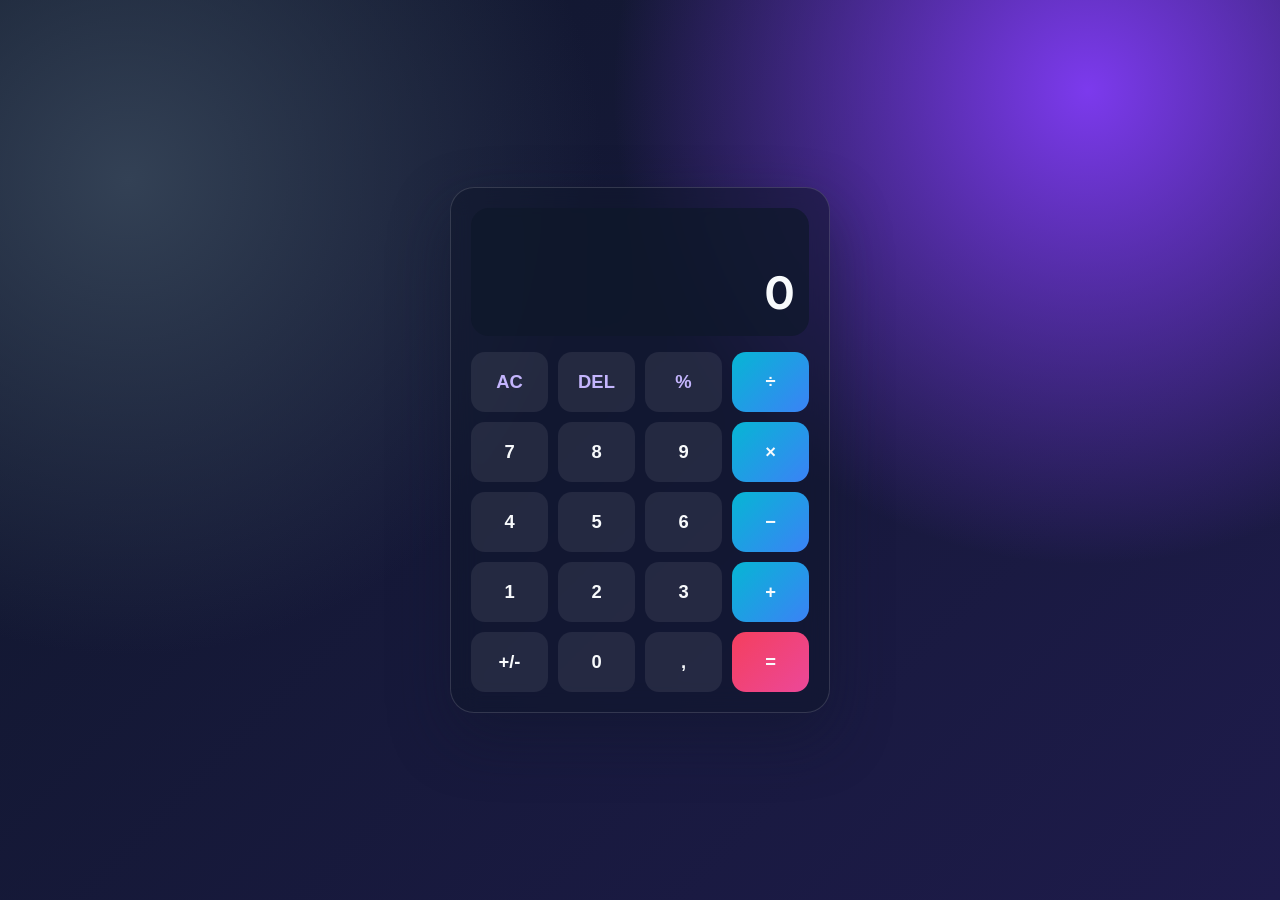
==== cursor/index.html @ ff445001 "Move project files into cursor directory. Organize repository structure by placing conform script an" ====
<!doctype html>
<html lang="tr">
  <head>
    <meta charset="UTF-8" />
    <meta name="viewport" content="width=device-width, initial-scale=1.0" />
    <title>Modern Hesap Makinesi</title>
    <link rel="preconnect" href="https://fonts.googleapis.com" />
    <link rel="preconnect" href="https://fonts.gstatic.com" crossorigin />
    <link
      href="https://fonts.googleapis.com/css2?family=Inter:wght@400;500;600;700&display=swap"
      rel="stylesheet"
    />
    <link rel="stylesheet" href="./style.css" />
  </head>
  <body>
    <main class="app">
      <section class="calculator" aria-label="Hesap makinesi">
        <div class="screen">
          <p class="history" id="history"></p>
          <p class="display" id="display">0</p>
        </div>

        <div class="keys" id="keys">
          <button class="key key--function" data-action="clear">AC</button>
          <button class="key key--function" data-action="delete">DEL</button>
          <button class="key key--function" data-action="percent">%</button>
          <button class="key key--operator" data-value="/">÷</button>

          <button class="key" data-value="7">7</button>
          <button class="key" data-value="8">8</button>
          <button class="key" data-value="9">9</button>
          <button class="key key--operator" data-value="*">×</button>

          <button class="key" data-value="4">4</button>
          <button class="key" data-value="5">5</button>
          <button class="key" data-value="6">6</button>
          <button class="key key--operator" data-value="-">−</button>

          <button class="key" data-value="1">1</button>
          <button class="key" data-value="2">2</button>
          <button class="key" data-value="3">3</button>
          <button class="key key--operator" data-value="+">+</button>

          <button class="key key--wide" data-action="toggle-sign">+/-</button>
          <button class="key" data-value="0">0</button>
          <button class="key" data-value=".">,</button>
          <button class="key key--operator key--equals" data-action="equals">=</button>
        </div>
      </section>
    </main>

    <script src="./script.js"></script>
  </body>
</html>
---- cursor/style.css ----
:root {
  --bg-1: #0f172a;
  --bg-2: #1e1b4b;
  --card: rgba(15, 23, 42, 0.55);
  --text: #f8fafc;
  --muted: #cbd5e1;
  --key: rgba(255, 255, 255, 0.08);
  --key-hover: rgba(255, 255, 255, 0.16);
  --operator: linear-gradient(135deg, #06b6d4, #3b82f6);
  --equals: linear-gradient(135deg, #f43f5e, #ec4899);
  --shadow: 0 24px 60px rgba(15, 23, 42, 0.45);
}

* {
  box-sizing: border-box;
}

body {
  margin: 0;
  min-height: 100vh;
  font-family: Inter, system-ui, -apple-system, Segoe UI, Roboto, sans-serif;
  color: var(--text);
  background: radial-gradient(circle at 10% 20%, #334155 0%, transparent 35%),
    radial-gradient(circle at 85% 10%, #7c3aed 0%, transparent 35%),
    linear-gradient(135deg, var(--bg-1), var(--bg-2));
}

.app {
  min-height: 100vh;
  display: grid;
  place-items: center;
  padding: 24px;
}

.calculator {
  width: min(100%, 380px);
  padding: 20px;
  border-radius: 24px;
  background: var(--card);
  border: 1px solid rgba(255, 255, 255, 0.14);
  box-shadow: var(--shadow);
  backdrop-filter: blur(14px);
}

.screen {
  min-height: 128px;
  border-radius: 18px;
  padding: 18px 14px;
  margin-bottom: 16px;
  background: rgba(15, 23, 42, 0.7);
  display: flex;
  flex-direction: column;
  justify-content: flex-end;
  gap: 6px;
  text-align: right;
}

.history {
  min-height: 20px;
  margin: 0;
  color: var(--muted);
  font-size: 0.9rem;
}

.display {
  margin: 0;
  font-size: clamp(2rem, 6.8vw, 2.8rem);
  font-weight: 700;
  letter-spacing: 0.02em;
  line-height: 1.1;
  overflow-wrap: anywhere;
}

.keys {
  display: grid;
  grid-template-columns: repeat(4, 1fr);
  gap: 10px;
}

.key {
  appearance: none;
  border: 0;
  border-radius: 14px;
  height: 60px;
  color: var(--text);
  background: var(--key);
  font-size: 1.15rem;
  font-weight: 600;
  cursor: pointer;
  transition: transform 120ms ease, background-color 120ms ease;
}

.key:hover {
  background: var(--key-hover);
}

.key:active {
  transform: scale(0.97);
}

.key--function {
  color: #c4b5fd;
}

.key--operator {
  background: var(--operator);
}

.key--operator:hover {
  filter: brightness(1.08);
}

.key--equals {
  background: var(--equals);
}

.key--wide {
  grid-column: span 1;
}

@media (max-width: 420px) {
  .calculator {
    padding: 16px;
    border-radius: 18px;
  }

  .key {
    height: 56px;
    border-radius: 12px;
  }
}
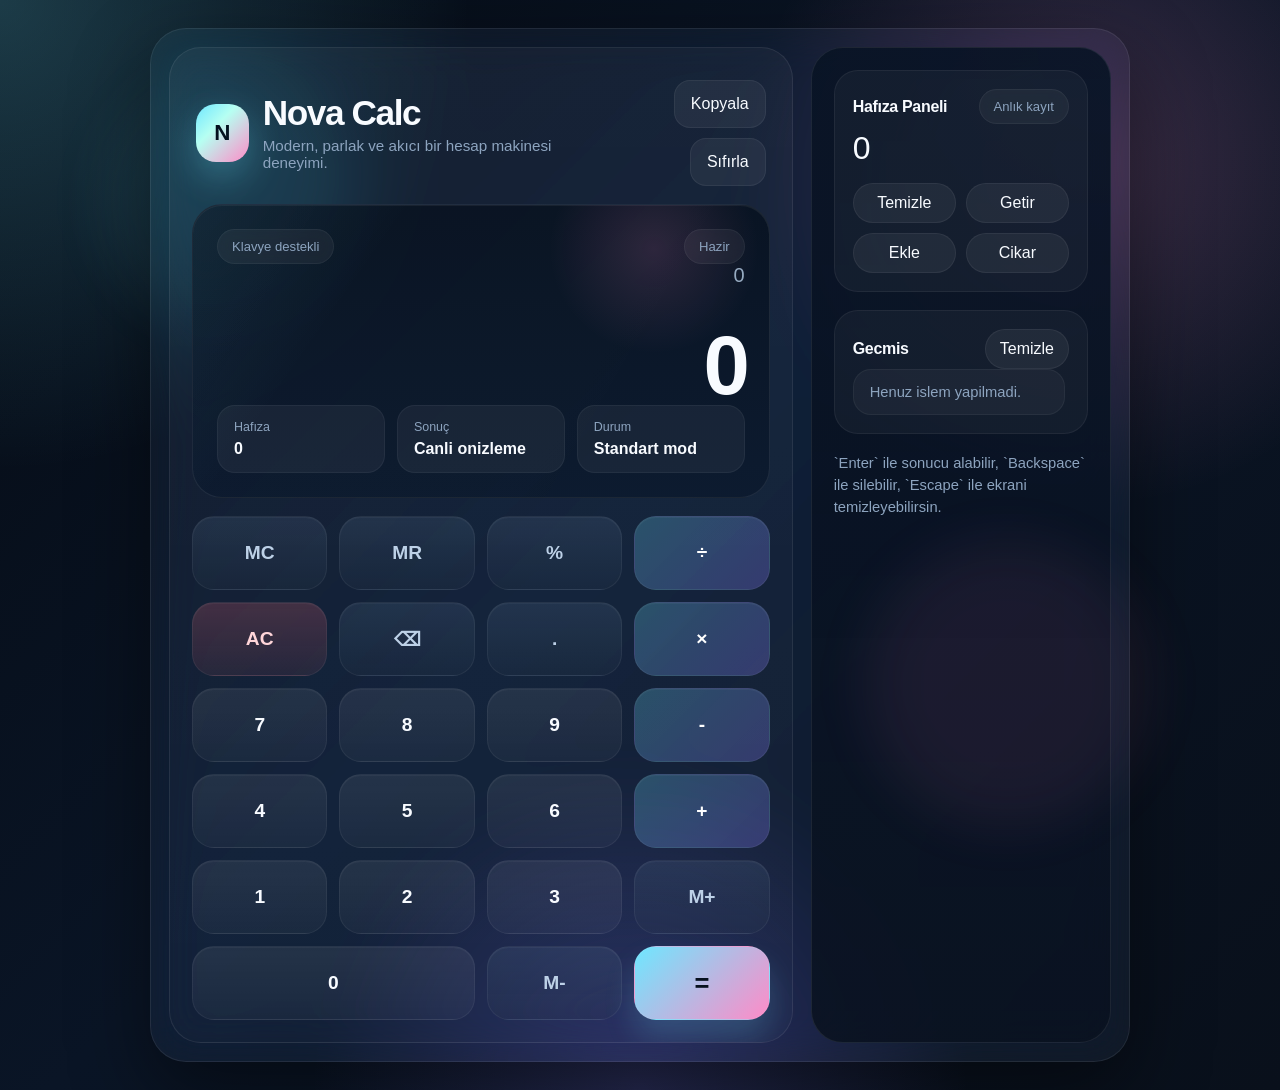
==== commit 21edfa72: "Update calculator UI" ====
--- a/cursor/index.html
+++ b/cursor/index.html
@@ -1,54 +1,936 @@
 <!doctype html>
 <html lang="tr">
-  <head>
-    <meta charset="UTF-8" />
-    <meta name="viewport" content="width=device-width, initial-scale=1.0" />
-    <title>Modern Hesap Makinesi</title>
-    <link rel="preconnect" href="https://fonts.googleapis.com" />
-    <link rel="preconnect" href="https://fonts.gstatic.com" crossorigin />
-    <link
-      href="https://fonts.googleapis.com/css2?family=Inter:wght@400;500;600;700&display=swap"
-      rel="stylesheet"
-    />
-    <link rel="stylesheet" href="./style.css" />
-  </head>
-  <body>
-    <main class="app">
-      <section class="calculator" aria-label="Hesap makinesi">
-        <div class="screen">
-          <p class="history" id="history"></p>
-          <p class="display" id="display">0</p>
-        </div>
-
-        <div class="keys" id="keys">
-          <button class="key key--function" data-action="clear">AC</button>
-          <button class="key key--function" data-action="delete">DEL</button>
-          <button class="key key--function" data-action="percent">%</button>
-          <button class="key key--operator" data-value="/">÷</button>
-
-          <button class="key" data-value="7">7</button>
-          <button class="key" data-value="8">8</button>
-          <button class="key" data-value="9">9</button>
-          <button class="key key--operator" data-value="*">×</button>
-
-          <button class="key" data-value="4">4</button>
-          <button class="key" data-value="5">5</button>
-          <button class="key" data-value="6">6</button>
-          <button class="key key--operator" data-value="-">−</button>
-
-          <button class="key" data-value="1">1</button>
-          <button class="key" data-value="2">2</button>
-          <button class="key" data-value="3">3</button>
-          <button class="key key--operator" data-value="+">+</button>
-
-          <button class="key key--wide" data-action="toggle-sign">+/-</button>
-          <button class="key" data-value="0">0</button>
-          <button class="key" data-value=".">,</button>
-          <button class="key key--operator key--equals" data-action="equals">=</button>
-        </div>
-      </section>
-    </main>
-
-    <script src="./script.js"></script>
-  </body>
+<head>
+  <meta charset="utf-8">
+  <meta name="viewport" content="width=device-width, initial-scale=1">
+  <title>Nova Calc</title>
+  <style>
+    :root {
+      --bg: #07111f;
+      --bg-soft: #0f2036;
+      --panel: rgba(9, 20, 37, 0.72);
+      --panel-strong: rgba(12, 26, 46, 0.9);
+      --line: rgba(255, 255, 255, 0.08);
+      --text: #f8fbff;
+      --muted: #8da4bf;
+      --accent: #6ee7ff;
+      --accent-2: #ff8bc7;
+      --accent-3: #8b7cff;
+      --danger: #ff6b7a;
+      --shadow: 0 30px 80px rgba(0, 0, 0, 0.45);
+      --radius-xl: 32px;
+      --radius-lg: 24px;
+      --radius-md: 18px;
+      --radius-sm: 14px;
+    }
+
+    * {
+      box-sizing: border-box;
+    }
+
+    html,
+    body {
+      min-height: 100%;
+      margin: 0;
+    }
+
+    body {
+      font-family: "Space Grotesk", "Segoe UI", sans-serif;
+      color: var(--text);
+      background:
+        radial-gradient(circle at top left, rgba(110, 231, 255, 0.22), transparent 28%),
+        radial-gradient(circle at 85% 15%, rgba(255, 139, 199, 0.2), transparent 24%),
+        radial-gradient(circle at 50% 100%, rgba(139, 124, 255, 0.22), transparent 26%),
+        linear-gradient(135deg, #050b14 0%, #0a1526 48%, #09101b 100%);
+      overflow-x: hidden;
+    }
+
+    body::before,
+    body::after {
+      content: "";
+      position: fixed;
+      inset: auto;
+      border-radius: 999px;
+      filter: blur(30px);
+      opacity: 0.65;
+      pointer-events: none;
+    }
+
+    body::before {
+      width: 16rem;
+      height: 16rem;
+      top: 8%;
+      left: 8%;
+      background: rgba(110, 231, 255, 0.12);
+      animation: floatBlob 12s ease-in-out infinite;
+    }
+
+    body::after {
+      width: 18rem;
+      height: 18rem;
+      right: 10%;
+      bottom: 8%;
+      background: rgba(255, 139, 199, 0.11);
+      animation: floatBlob 14s ease-in-out infinite reverse;
+    }
+
+    .shell {
+      min-height: 100vh;
+      display: grid;
+      place-items: center;
+      padding: 28px;
+    }
+
+    .calculator {
+      position: relative;
+      width: min(980px, 100%);
+      display: grid;
+      grid-template-columns: minmax(0, 1.35fr) minmax(280px, 0.65fr);
+      gap: 18px;
+      padding: 18px;
+      border-radius: 36px;
+      background: rgba(255, 255, 255, 0.04);
+      border: 1px solid rgba(255, 255, 255, 0.08);
+      box-shadow: var(--shadow);
+      backdrop-filter: blur(24px) saturate(150%);
+    }
+
+    .main,
+    .sidebar {
+      background: linear-gradient(180deg, rgba(255, 255, 255, 0.04), rgba(255, 255, 255, 0.02));
+      border: 1px solid var(--line);
+      border-radius: var(--radius-xl);
+      overflow: hidden;
+    }
+
+    .main {
+      padding: 22px;
+      display: grid;
+      gap: 18px;
+    }
+
+    .hero {
+      display: flex;
+      justify-content: space-between;
+      gap: 16px;
+      align-items: center;
+      padding: 10px 4px 0;
+    }
+
+    .brand {
+      display: flex;
+      align-items: center;
+      gap: 14px;
+    }
+
+    .brand-mark {
+      width: 58px;
+      height: 58px;
+      display: grid;
+      place-items: center;
+      border-radius: 20px;
+      font-size: 1.4rem;
+      font-weight: 700;
+      color: #04111f;
+      background: linear-gradient(135deg, var(--accent) 0%, #b6fff2 38%, var(--accent-2) 100%);
+      box-shadow: 0 14px 35px rgba(110, 231, 255, 0.28);
+    }
+
+    .brand-copy h1,
+    .brand-copy p,
+    .section-title,
+    .meta-chip,
+    .result,
+    .expression,
+    .history-item strong,
+    .key {
+      margin: 0;
+    }
+
+    .brand-copy h1 {
+      font-size: clamp(1.6rem, 3vw, 2.2rem);
+      line-height: 1;
+      letter-spacing: -0.04em;
+    }
+
+    .brand-copy p {
+      margin-top: 6px;
+      color: var(--muted);
+      font-size: 0.95rem;
+    }
+
+    .hero-actions {
+      display: flex;
+      gap: 10px;
+      flex-wrap: wrap;
+      justify-content: flex-end;
+    }
+
+    .ghost-btn,
+    .chip-btn {
+      border: 0;
+      color: var(--text);
+      cursor: pointer;
+      transition: transform 180ms ease, border-color 180ms ease, background 180ms ease;
+    }
+
+    .ghost-btn {
+      min-width: 48px;
+      height: 48px;
+      padding: 0 16px;
+      border-radius: 16px;
+      background: rgba(255, 255, 255, 0.06);
+      border: 1px solid rgba(255, 255, 255, 0.06);
+      font: inherit;
+    }
+
+    .ghost-btn:hover,
+    .chip-btn:hover,
+    .key:hover,
+    .history-item:hover {
+      transform: translateY(-2px);
+    }
+
+    .display {
+      position: relative;
+      background:
+        linear-gradient(180deg, rgba(8, 18, 32, 0.88), rgba(12, 26, 46, 0.88)),
+        linear-gradient(120deg, rgba(255, 255, 255, 0.06), transparent);
+      border: 1px solid rgba(255, 255, 255, 0.08);
+      border-radius: 30px;
+      padding: 24px;
+      min-height: 240px;
+      display: grid;
+      align-content: space-between;
+      box-shadow: inset 0 1px 0 rgba(255, 255, 255, 0.06);
+      overflow: hidden;
+    }
+
+    .display::after {
+      content: "";
+      position: absolute;
+      inset: 0;
+      background:
+        linear-gradient(125deg, rgba(110, 231, 255, 0.08), transparent 28%),
+        radial-gradient(circle at 80% 15%, rgba(255, 139, 199, 0.14), transparent 20%);
+      pointer-events: none;
+    }
+
+    .meta-row {
+      display: flex;
+      justify-content: space-between;
+      align-items: center;
+      gap: 12px;
+      position: relative;
+      z-index: 1;
+    }
+
+    .meta-chip {
+      padding: 9px 14px;
+      font-size: 0.82rem;
+      color: var(--muted);
+      border-radius: 999px;
+      background: rgba(255, 255, 255, 0.05);
+      border: 1px solid rgba(255, 255, 255, 0.05);
+      backdrop-filter: blur(8px);
+    }
+
+    .screen {
+      position: relative;
+      z-index: 1;
+      text-align: right;
+      display: grid;
+      gap: 14px;
+    }
+
+    .expression {
+      min-height: 3rem;
+      color: #9eb3ca;
+      font-size: clamp(1rem, 2vw, 1.25rem);
+      word-break: break-word;
+      opacity: 0.95;
+    }
+
+    .result {
+      font-size: clamp(2.8rem, 7vw, 5.2rem);
+      line-height: 0.95;
+      font-weight: 700;
+      letter-spacing: -0.06em;
+      word-break: break-word;
+      text-wrap: balance;
+    }
+
+    .mini-stats {
+      position: relative;
+      z-index: 1;
+      display: grid;
+      grid-template-columns: repeat(3, minmax(0, 1fr));
+      gap: 12px;
+    }
+
+    .stat {
+      padding: 14px 16px;
+      border-radius: 18px;
+      background: rgba(255, 255, 255, 0.05);
+      border: 1px solid rgba(255, 255, 255, 0.05);
+    }
+
+    .stat span {
+      display: block;
+      font-size: 0.78rem;
+      color: var(--muted);
+      margin-bottom: 6px;
+    }
+
+    .stat strong {
+      display: block;
+      font-size: 1rem;
+      font-weight: 600;
+    }
+
+    .keypad {
+      display: grid;
+      grid-template-columns: repeat(4, minmax(0, 1fr));
+      gap: 12px;
+    }
+
+    .key {
+      min-height: 74px;
+      border: 0;
+      border-radius: 22px;
+      cursor: pointer;
+      font: inherit;
+      font-size: 1.2rem;
+      font-weight: 600;
+      color: var(--text);
+      background: linear-gradient(180deg, rgba(255, 255, 255, 0.075), rgba(255, 255, 255, 0.035));
+      border: 1px solid rgba(255, 255, 255, 0.06);
+      box-shadow: inset 0 1px 0 rgba(255, 255, 255, 0.04);
+      transition: transform 140ms ease, background 140ms ease, box-shadow 140ms ease;
+    }
+
+    .key:active {
+      transform: translateY(1px) scale(0.99);
+    }
+
+    .key-soft {
+      color: #bdd1e7;
+      background: linear-gradient(180deg, rgba(80, 104, 134, 0.24), rgba(45, 60, 79, 0.2));
+    }
+
+    .key-operator {
+      background: linear-gradient(135deg, rgba(110, 231, 255, 0.24), rgba(139, 124, 255, 0.28));
+      color: #ffffff;
+    }
+
+    .key-equals {
+      background: linear-gradient(135deg, var(--accent) 0%, var(--accent-2) 100%);
+      color: #07111f;
+      font-size: 1.6rem;
+      box-shadow: 0 18px 30px rgba(110, 231, 255, 0.18);
+    }
+
+    .key-danger {
+      color: #ffd5d9;
+      background: linear-gradient(180deg, rgba(255, 107, 122, 0.2), rgba(255, 107, 122, 0.08));
+    }
+
+    .key-zero {
+      grid-column: span 2;
+    }
+
+    .sidebar {
+      padding: 22px;
+      display: grid;
+      gap: 18px;
+      align-content: start;
+      background:
+        linear-gradient(180deg, rgba(10, 21, 38, 0.94), rgba(10, 18, 32, 0.88)),
+        radial-gradient(circle at top right, rgba(139, 124, 255, 0.14), transparent 24%);
+    }
+
+    .section-head {
+      display: flex;
+      justify-content: space-between;
+      align-items: center;
+      gap: 12px;
+    }
+
+    .section-title {
+      font-size: 1rem;
+      letter-spacing: -0.02em;
+    }
+
+    .chip-btn {
+      padding: 10px 14px;
+      border-radius: 999px;
+      background: rgba(255, 255, 255, 0.06);
+      border: 1px solid rgba(255, 255, 255, 0.06);
+      font: inherit;
+    }
+
+    .memory-card,
+    .history-card {
+      border-radius: var(--radius-lg);
+      padding: 18px;
+      background: rgba(255, 255, 255, 0.04);
+      border: 1px solid rgba(255, 255, 255, 0.06);
+    }
+
+    .memory-value {
+      font-size: 2rem;
+      letter-spacing: -0.05em;
+      margin: 6px 0 16px;
+    }
+
+    .memory-actions {
+      display: grid;
+      grid-template-columns: repeat(2, minmax(0, 1fr));
+      gap: 10px;
+    }
+
+    .history-list {
+      display: grid;
+      gap: 10px;
+      max-height: 390px;
+      overflow: auto;
+      padding-right: 4px;
+    }
+
+    .history-list::-webkit-scrollbar {
+      width: 8px;
+    }
+
+    .history-list::-webkit-scrollbar-thumb {
+      background: rgba(255, 255, 255, 0.12);
+      border-radius: 999px;
+    }
+
+    .history-item,
+    .history-empty {
+      border-radius: 18px;
+      padding: 14px 16px;
+      background: rgba(255, 255, 255, 0.04);
+      border: 1px solid rgba(255, 255, 255, 0.05);
+    }
+
+    .history-item {
+      cursor: pointer;
+      transition: transform 140ms ease, border-color 140ms ease, background 140ms ease;
+    }
+
+    .history-item p,
+    .history-empty,
+    .helper-text {
+      margin: 0;
+      color: var(--muted);
+      font-size: 0.92rem;
+    }
+
+    .history-item strong {
+      display: block;
+      margin-top: 8px;
+      font-size: 1.15rem;
+      letter-spacing: -0.03em;
+    }
+
+    .helper-text {
+      line-height: 1.5;
+    }
+
+    @media (max-width: 920px) {
+      .calculator {
+        grid-template-columns: 1fr;
+      }
+
+      .sidebar {
+        order: -1;
+      }
+    }
+
+    @media (max-width: 640px) {
+      .shell {
+        padding: 16px;
+      }
+
+      .calculator,
+      .main,
+      .sidebar {
+        border-radius: 26px;
+      }
+
+      .main,
+      .sidebar {
+        padding: 16px;
+      }
+
+      .hero {
+        flex-direction: column;
+        align-items: flex-start;
+      }
+
+      .hero-actions {
+        width: 100%;
+        justify-content: flex-start;
+      }
+
+      .mini-stats {
+        grid-template-columns: 1fr;
+      }
+
+      .key {
+        min-height: 64px;
+        border-radius: 18px;
+      }
+    }
+
+    @keyframes floatBlob {
+      0%, 100% {
+        transform: translate3d(0, 0, 0) scale(1);
+      }
+      50% {
+        transform: translate3d(12px, -18px, 0) scale(1.08);
+      }
+    }
+  </style>
+</head>
+<body>
+  <main class="shell">
+    <section class="calculator" aria-label="Modern hesap makinesi">
+      <div class="main">
+        <header class="hero">
+          <div class="brand">
+            <div class="brand-mark">N</div>
+            <div class="brand-copy">
+              <h1>Nova Calc</h1>
+              <p>Modern, parlak ve akıcı bir hesap makinesi deneyimi.</p>
+            </div>
+          </div>
+          <div class="hero-actions">
+            <button class="ghost-btn" id="copyResultBtn" type="button" aria-label="Sonucu kopyala">Kopyala</button>
+            <button class="ghost-btn" id="clearAllBtn" type="button" aria-label="Hepsini temizle">Sıfırla</button>
+          </div>
+        </header>
+
+        <section class="display" aria-live="polite">
+          <div class="meta-row">
+            <div class="meta-chip">Klavye destekli</div>
+            <div class="meta-chip" id="statusChip">Hazır</div>
+          </div>
+
+          <div class="screen">
+            <p class="expression" id="expression">0</p>
+            <h2 class="result" id="result">0</h2>
+          </div>
+
+          <div class="mini-stats">
+            <div class="stat">
+              <span>Hafıza</span>
+              <strong id="memoryPreview">0</strong>
+            </div>
+            <div class="stat">
+              <span>Sonuç</span>
+              <strong id="previewLabel">Canlı önizleme</strong>
+            </div>
+            <div class="stat">
+              <span>Durum</span>
+              <strong id="modeLabel">Standart mod</strong>
+            </div>
+          </div>
+        </section>
+
+        <section class="keypad" id="keypad">
+          <button class="key key-soft" data-action="memory-clear" type="button">MC</button>
+          <button class="key key-soft" data-action="memory-recall" type="button">MR</button>
+          <button class="key key-soft" data-action="percent" type="button">%</button>
+          <button class="key key-operator" data-value="/" type="button">÷</button>
+
+          <button class="key key-danger" data-action="clear" type="button">AC</button>
+          <button class="key key-soft" data-action="delete" type="button">⌫</button>
+          <button class="key key-soft" data-action="decimal" type="button">.</button>
+          <button class="key key-operator" data-value="*" type="button">×</button>
+
+          <button class="key" data-value="7" type="button">7</button>
+          <button class="key" data-value="8" type="button">8</button>
+          <button class="key" data-value="9" type="button">9</button>
+          <button class="key key-operator" data-value="-" type="button">-</button>
+
+          <button class="key" data-value="4" type="button">4</button>
+          <button class="key" data-value="5" type="button">5</button>
+          <button class="key" data-value="6" type="button">6</button>
+          <button class="key key-operator" data-value="+" type="button">+</button>
+
+          <button class="key" data-value="1" type="button">1</button>
+          <button class="key" data-value="2" type="button">2</button>
+          <button class="key" data-value="3" type="button">3</button>
+          <button class="key key-soft" data-action="memory-add" type="button">M+</button>
+
+          <button class="key key-zero" data-value="0" type="button">0</button>
+          <button class="key key-soft" data-action="memory-subtract" type="button">M-</button>
+          <button class="key key-equals" data-action="equals" type="button">=</button>
+        </section>
+      </div>
+
+      <aside class="sidebar">
+        <section class="memory-card">
+          <div class="section-head">
+            <h3 class="section-title">Hafıza Paneli</h3>
+            <span class="meta-chip">Anlık kayıt</span>
+          </div>
+          <div class="memory-value" id="memoryValue">0</div>
+          <div class="memory-actions">
+            <button class="chip-btn" data-action="memory-clear" type="button">Temizle</button>
+            <button class="chip-btn" data-action="memory-recall" type="button">Getir</button>
+            <button class="chip-btn" data-action="memory-add" type="button">Ekle</button>
+            <button class="chip-btn" data-action="memory-subtract" type="button">Cikar</button>
+          </div>
+        </section>
+
+        <section class="history-card">
+          <div class="section-head">
+            <h3 class="section-title">Gecmis</h3>
+            <button class="chip-btn" id="clearHistoryBtn" type="button">Temizle</button>
+          </div>
+          <div class="history-list" id="historyList">
+            <div class="history-empty">Henuz islem yapilmadi.</div>
+          </div>
+        </section>
+
+        <p class="helper-text">
+          `Enter` ile sonucu alabilir, `Backspace` ile silebilir, `Escape` ile ekrani temizleyebilirsin.
+        </p>
+      </aside>
+    </section>
+  </main>
+
+  <script>
+    (function () {
+      const expressionEl = document.getElementById("expression");
+      const resultEl = document.getElementById("result");
+      const statusChip = document.getElementById("statusChip");
+      const previewLabel = document.getElementById("previewLabel");
+      const modeLabel = document.getElementById("modeLabel");
+      const memoryValueEl = document.getElementById("memoryValue");
+      const memoryPreviewEl = document.getElementById("memoryPreview");
+      const historyListEl = document.getElementById("historyList");
+      const keypadEl = document.getElementById("keypad");
+
+      let expression = "";
+      let memory = 0;
+      let history = [];
+
+      const operators = new Set(["+", "-", "*", "/"]);
+
+      function formatNumber(value) {
+        if (!Number.isFinite(value)) {
+          return "Hata";
+        }
+
+        if (Math.abs(value) >= 1e12) {
+          return value.toExponential(6);
+        }
+
+        const rounded = Math.round((value + Number.EPSILON) * 1e12) / 1e12;
+        return String(rounded).replace(/\.0$/, "");
+      }
+
+      function normalizeExpression(raw) {
+        return raw.replace(/\s+/g, "");
+      }
+
+      function safeEvaluate(rawExpression) {
+        if (!rawExpression) {
+          return 0;
+        }
+
+        const normalized = normalizeExpression(rawExpression);
+
+        if (!/^[\d+\-*/.()]+$/.test(normalized)) {
+          throw new Error("invalid");
+        }
+
+        if (/[*\/]{2,}/.test(normalized)) {
+          throw new Error("invalid");
+        }
+
+        const value = Function("\"use strict\"; return (" + normalized + ");")();
+
+        if (typeof value !== "number" || Number.isNaN(value) || !Number.isFinite(value)) {
+          throw new Error("invalid");
+        }
+
+        return value;
+      }
+
+      function getPreview() {
+        if (!expression) {
+          return "0";
+        }
+
+        try {
+          return formatNumber(safeEvaluate(expression));
+        } catch (error) {
+          return "Hata";
+        }
+      }
+
+      function updateHistory() {
+        historyListEl.innerHTML = "";
+
+        if (!history.length) {
+          historyListEl.innerHTML = '<div class="history-empty">Henuz islem yapilmadi.</div>';
+          return;
+        }
+
+        history.forEach((item) => {
+          const button = document.createElement("button");
+          button.type = "button";
+          button.className = "history-item";
+          button.innerHTML = "<p>" + escapeHtml(item.expression) + "</p><strong>" + escapeHtml(item.result) + "</strong>";
+          button.addEventListener("click", function () {
+            expression = item.expression;
+            render("Gecmisten yuklendi");
+          });
+          historyListEl.appendChild(button);
+        });
+      }
+
+      function escapeHtml(text) {
+        return String(text)
+          .replace(/&/g, "&amp;")
+          .replace(/</g, "&lt;")
+          .replace(/>/g, "&gt;");
+      }
+
+      function saveState() {
+        localStorage.setItem("nova-calc-history", JSON.stringify(history));
+        localStorage.setItem("nova-calc-memory", String(memory));
+      }
+
+      function loadState() {
+        try {
+          const savedHistory = JSON.parse(localStorage.getItem("nova-calc-history") || "[]");
+          history = Array.isArray(savedHistory) ? savedHistory : [];
+          memory = Number(localStorage.getItem("nova-calc-memory") || "0") || 0;
+        } catch (error) {
+          history = [];
+          memory = 0;
+        }
+      }
+
+      function render(statusText) {
+        const preview = getPreview();
+        expressionEl.textContent = expression || "0";
+        resultEl.textContent = preview;
+        statusChip.textContent = statusText || (preview === "Hata" ? "Kontrol et" : "Hazir");
+        previewLabel.textContent = preview === "Hata" ? "Gecersiz ifade" : "Canli onizleme";
+        modeLabel.textContent = expression ? "Yazim aktif" : "Standart mod";
+
+        const memoryText = formatNumber(memory);
+        memoryValueEl.textContent = memoryText;
+        memoryPreviewEl.textContent = memoryText;
+
+        updateHistory();
+      }
+
+      function clearExpression() {
+        expression = "";
+        render("Temizlendi");
+      }
+
+      function deleteLast() {
+        expression = expression.slice(0, -1);
+        render("Son karakter silindi");
+      }
+
+      function appendValue(value) {
+        if (value === ".") {
+          const currentChunk = expression.split(/[+\-*/]/).pop();
+          if (currentChunk.includes(".")) {
+            return;
+          }
+        }
+
+        if (operators.has(value)) {
+          if (!expression && value !== "-") {
+            return;
+          }
+
+          const lastChar = expression.slice(-1);
+          if (operators.has(lastChar)) {
+            expression = expression.slice(0, -1) + value;
+            render("Operator guncellendi");
+            return;
+          }
+        }
+
+        expression += value;
+        render();
+      }
+
+      function appendPercent() {
+        if (!expression) {
+          return;
+        }
+
+        const preview = getPreview();
+        if (preview === "Hata") {
+          return;
+        }
+
+        expression = formatNumber(Number(preview) / 100);
+        render("Yuzdeye cevrildi");
+      }
+
+      function execute() {
+        if (!expression) {
+          render("Hazir");
+          return;
+        }
+
+        const preview = getPreview();
+        if (preview === "Hata") {
+          render("Gecersiz ifade");
+          return;
+        }
+
+        history.unshift({
+          expression: expression,
+          result: preview
+        });
+        history = history.slice(0, 12);
+        expression = preview;
+        saveState();
+        render("Sonuc hazir");
+      }
+
+      function copyResult() {
+        const value = resultEl.textContent;
+        navigator.clipboard.writeText(value).then(function () {
+          render("Sonuc kopyalandi");
+        }).catch(function () {
+          render("Kopyalanamadi");
+        });
+      }
+
+      function updateMemory(action) {
+        const preview = getPreview();
+        const value = preview === "Hata" ? 0 : Number(preview);
+
+        if (action === "memory-clear") {
+          memory = 0;
+          render("Hafiza temizlendi");
+        }
+
+        if (action === "memory-recall") {
+          expression += formatNumber(memory);
+          render("Hafiza eklendi");
+        }
+
+        if (action === "memory-add") {
+          memory += value;
+          render("Hafizaya eklendi");
+        }
+
+        if (action === "memory-subtract") {
+          memory -= value;
+          render("Hafizadan cikarildi");
+        }
+
+        saveState();
+      }
+
+      function clearHistory() {
+        history = [];
+        saveState();
+        render("Gecmis temizlendi");
+      }
+
+      keypadEl.addEventListener("click", function (event) {
+        const key = event.target.closest("[data-value], [data-action]");
+        if (!key) {
+          return;
+        }
+
+        const value = key.dataset.value;
+        const action = key.dataset.action;
+
+        if (value) {
+          appendValue(value);
+          return;
+        }
+
+        if (action === "clear") clearExpression();
+        if (action === "delete") deleteLast();
+        if (action === "decimal") appendValue(".");
+        if (action === "percent") appendPercent();
+        if (action === "equals") execute();
+        if (action && action.startsWith("memory-")) updateMemory(action);
+      });
+
+      document.querySelectorAll("[data-action]").forEach(function (button) {
+        if (button.closest("#keypad")) {
+          return;
+        }
+
+        button.addEventListener("click", function () {
+          const action = button.dataset.action;
+          if (action === "memory-clear" || action === "memory-recall" || action === "memory-add" || action === "memory-subtract") {
+            updateMemory(action);
+          }
+        });
+      });
+
+      document.getElementById("copyResultBtn").addEventListener("click", copyResult);
+      document.getElementById("clearAllBtn").addEventListener("click", function () {
+        expression = "";
+        memory = 0;
+        history = [];
+        saveState();
+        render("Her sey sifirlandi");
+      });
+      document.getElementById("clearHistoryBtn").addEventListener("click", clearHistory);
+
+      window.addEventListener("keydown", function (event) {
+        if (event.ctrlKey || event.metaKey || event.altKey) {
+          return;
+        }
+
+        if (/^\d$/.test(event.key)) {
+          appendValue(event.key);
+          return;
+        }
+
+        if (operators.has(event.key)) {
+          appendValue(event.key);
+          return;
+        }
+
+        if (event.key === ".") {
+          appendValue(".");
+          return;
+        }
+
+        if (event.key === "Enter" || event.key === "=") {
+          event.preventDefault();
+          execute();
+          return;
+        }
+
+        if (event.key === "Backspace") {
+          event.preventDefault();
+          deleteLast();
+          return;
+        }
+
+        if (event.key === "Escape") {
+          clearExpression();
+        }
+      });
+
+      loadState();
+      render("Hazir");
+    })();
+  </script>
+</body>
 </html>
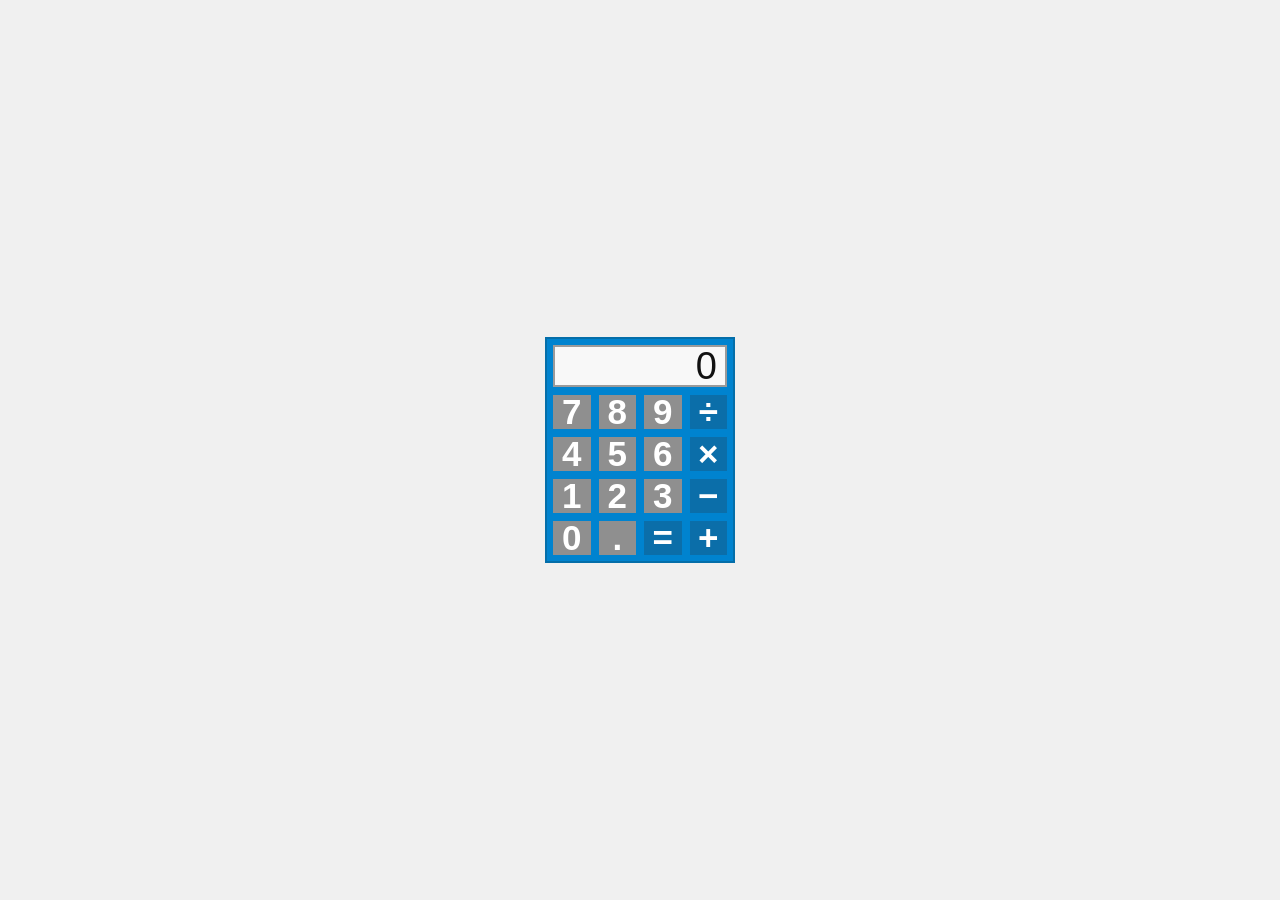
==== commit 1c0983a4: "Restyle calculator to match classic blue reference. Simplify layout and interactions to a 4x4 keypad" ====
--- a/cursor/index.html
+++ b/cursor/index.html
@@ -1,936 +1,40 @@
 <!doctype html>
 <html lang="tr">
-<head>
-  <meta charset="utf-8">
-  <meta name="viewport" content="width=device-width, initial-scale=1">
-  <title>Nova Calc</title>
-  <style>
-    :root {
-      --bg: #07111f;
-      --bg-soft: #0f2036;
-      --panel: rgba(9, 20, 37, 0.72);
-      --panel-strong: rgba(12, 26, 46, 0.9);
-      --line: rgba(255, 255, 255, 0.08);
-      --text: #f8fbff;
-      --muted: #8da4bf;
-      --accent: #6ee7ff;
-      --accent-2: #ff8bc7;
-      --accent-3: #8b7cff;
-      --danger: #ff6b7a;
-      --shadow: 0 30px 80px rgba(0, 0, 0, 0.45);
-      --radius-xl: 32px;
-      --radius-lg: 24px;
-      --radius-md: 18px;
-      --radius-sm: 14px;
-    }
+  <head>
+    <meta charset="UTF-8" />
+    <meta name="viewport" content="width=device-width, initial-scale=1.0" />
+    <title>Hesap Makinesi</title>
+    <link rel="stylesheet" href="./style.css" />
+  </head>
+  <body>
+    <main class="app">
+      <section class="calculator" aria-label="Hesap makinesi">
+        <div class="screen" id="display">0</div>
 
-    * {
-      box-sizing: border-box;
-    }
+        <div class="keys" id="keys">
+          <button class="key" data-value="7">7</button>
+          <button class="key" data-value="8">8</button>
+          <button class="key" data-value="9">9</button>
+          <button class="key key--operator" data-value="/">÷</button>
 
-    html,
-    body {
-      min-height: 100%;
-      margin: 0;
-    }
+          <button class="key" data-value="4">4</button>
+          <button class="key" data-value="5">5</button>
+          <button class="key" data-value="6">6</button>
+          <button class="key key--operator" data-value="*">×</button>
 
-    body {
-      font-family: "Space Grotesk", "Segoe UI", sans-serif;
-      color: var(--text);
-      background:
-        radial-gradient(circle at top left, rgba(110, 231, 255, 0.22), transparent 28%),
-        radial-gradient(circle at 85% 15%, rgba(255, 139, 199, 0.2), transparent 24%),
-        radial-gradient(circle at 50% 100%, rgba(139, 124, 255, 0.22), transparent 26%),
-        linear-gradient(135deg, #050b14 0%, #0a1526 48%, #09101b 100%);
-      overflow-x: hidden;
-    }
+          <button class="key" data-value="1">1</button>
+          <button class="key" data-value="2">2</button>
+          <button class="key" data-value="3">3</button>
+          <button class="key key--operator" data-value="-">−</button>
 
-    body::before,
-    body::after {
-      content: "";
-      position: fixed;
-      inset: auto;
-      border-radius: 999px;
-      filter: blur(30px);
-      opacity: 0.65;
-      pointer-events: none;
-    }
+          <button class="key" data-value="0">0</button>
+          <button class="key" data-value=".">.</button>
+          <button class="key key--equals" data-action="equals">=</button>
+          <button class="key key--operator" data-value="+">+</button>
+        </div>
+      </section>
+    </main>
 
-    body::before {
-      width: 16rem;
-      height: 16rem;
-      top: 8%;
-      left: 8%;
-      background: rgba(110, 231, 255, 0.12);
-      animation: floatBlob 12s ease-in-out infinite;
-    }
-
-    body::after {
-      width: 18rem;
-      height: 18rem;
-      right: 10%;
-      bottom: 8%;
-      background: rgba(255, 139, 199, 0.11);
-      animation: floatBlob 14s ease-in-out infinite reverse;
-    }
-
-    .shell {
-      min-height: 100vh;
-      display: grid;
-      place-items: center;
-      padding: 28px;
-    }
-
-    .calculator {
-      position: relative;
-      width: min(980px, 100%);
-      display: grid;
-      grid-template-columns: minmax(0, 1.35fr) minmax(280px, 0.65fr);
-      gap: 18px;
-      padding: 18px;
-      border-radius: 36px;
-      background: rgba(255, 255, 255, 0.04);
-      border: 1px solid rgba(255, 255, 255, 0.08);
-      box-shadow: var(--shadow);
-      backdrop-filter: blur(24px) saturate(150%);
-    }
-
-    .main,
-    .sidebar {
-      background: linear-gradient(180deg, rgba(255, 255, 255, 0.04), rgba(255, 255, 255, 0.02));
-      border: 1px solid var(--line);
-      border-radius: var(--radius-xl);
-      overflow: hidden;
-    }
-
-    .main {
-      padding: 22px;
-      display: grid;
-      gap: 18px;
-    }
-
-    .hero {
-      display: flex;
-      justify-content: space-between;
-      gap: 16px;
-      align-items: center;
-      padding: 10px 4px 0;
-    }
-
-    .brand {
-      display: flex;
-      align-items: center;
-      gap: 14px;
-    }
-
-    .brand-mark {
-      width: 58px;
-      height: 58px;
-      display: grid;
-      place-items: center;
-      border-radius: 20px;
-      font-size: 1.4rem;
-      font-weight: 700;
-      color: #04111f;
-      background: linear-gradient(135deg, var(--accent) 0%, #b6fff2 38%, var(--accent-2) 100%);
-      box-shadow: 0 14px 35px rgba(110, 231, 255, 0.28);
-    }
-
-    .brand-copy h1,
-    .brand-copy p,
-    .section-title,
-    .meta-chip,
-    .result,
-    .expression,
-    .history-item strong,
-    .key {
-      margin: 0;
-    }
-
-    .brand-copy h1 {
-      font-size: clamp(1.6rem, 3vw, 2.2rem);
-      line-height: 1;
-      letter-spacing: -0.04em;
-    }
-
-    .brand-copy p {
-      margin-top: 6px;
-      color: var(--muted);
-      font-size: 0.95rem;
-    }
-
-    .hero-actions {
-      display: flex;
-      gap: 10px;
-      flex-wrap: wrap;
-      justify-content: flex-end;
-    }
-
-    .ghost-btn,
-    .chip-btn {
-      border: 0;
-      color: var(--text);
-      cursor: pointer;
-      transition: transform 180ms ease, border-color 180ms ease, background 180ms ease;
-    }
-
-    .ghost-btn {
-      min-width: 48px;
-      height: 48px;
-      padding: 0 16px;
-      border-radius: 16px;
-      background: rgba(255, 255, 255, 0.06);
-      border: 1px solid rgba(255, 255, 255, 0.06);
-      font: inherit;
-    }
-
-    .ghost-btn:hover,
-    .chip-btn:hover,
-    .key:hover,
-    .history-item:hover {
-      transform: translateY(-2px);
-    }
-
-    .display {
-      position: relative;
-      background:
-        linear-gradient(180deg, rgba(8, 18, 32, 0.88), rgba(12, 26, 46, 0.88)),
-        linear-gradient(120deg, rgba(255, 255, 255, 0.06), transparent);
-      border: 1px solid rgba(255, 255, 255, 0.08);
-      border-radius: 30px;
-      padding: 24px;
-      min-height: 240px;
-      display: grid;
-      align-content: space-between;
-      box-shadow: inset 0 1px 0 rgba(255, 255, 255, 0.06);
-      overflow: hidden;
-    }
-
-    .display::after {
-      content: "";
-      position: absolute;
-      inset: 0;
-      background:
-        linear-gradient(125deg, rgba(110, 231, 255, 0.08), transparent 28%),
-        radial-gradient(circle at 80% 15%, rgba(255, 139, 199, 0.14), transparent 20%);
-      pointer-events: none;
-    }
-
-    .meta-row {
-      display: flex;
-      justify-content: space-between;
-      align-items: center;
-      gap: 12px;
-      position: relative;
-      z-index: 1;
-    }
-
-    .meta-chip {
-      padding: 9px 14px;
-      font-size: 0.82rem;
-      color: var(--muted);
-      border-radius: 999px;
-      background: rgba(255, 255, 255, 0.05);
-      border: 1px solid rgba(255, 255, 255, 0.05);
-      backdrop-filter: blur(8px);
-    }
-
-    .screen {
-      position: relative;
-      z-index: 1;
-      text-align: right;
-      display: grid;
-      gap: 14px;
-    }
-
-    .expression {
-      min-height: 3rem;
-      color: #9eb3ca;
-      font-size: clamp(1rem, 2vw, 1.25rem);
-      word-break: break-word;
-      opacity: 0.95;
-    }
-
-    .result {
-      font-size: clamp(2.8rem, 7vw, 5.2rem);
-      line-height: 0.95;
-      font-weight: 700;
-      letter-spacing: -0.06em;
-      word-break: break-word;
-      text-wrap: balance;
-    }
-
-    .mini-stats {
-      position: relative;
-      z-index: 1;
-      display: grid;
-      grid-template-columns: repeat(3, minmax(0, 1fr));
-      gap: 12px;
-    }
-
-    .stat {
-      padding: 14px 16px;
-      border-radius: 18px;
-      background: rgba(255, 255, 255, 0.05);
-      border: 1px solid rgba(255, 255, 255, 0.05);
-    }
-
-    .stat span {
-      display: block;
-      font-size: 0.78rem;
-      color: var(--muted);
-      margin-bottom: 6px;
-    }
-
-    .stat strong {
-      display: block;
-      font-size: 1rem;
-      font-weight: 600;
-    }
-
-    .keypad {
-      display: grid;
-      grid-template-columns: repeat(4, minmax(0, 1fr));
-      gap: 12px;
-    }
-
-    .key {
-      min-height: 74px;
-      border: 0;
-      border-radius: 22px;
-      cursor: pointer;
-      font: inherit;
-      font-size: 1.2rem;
-      font-weight: 600;
-      color: var(--text);
-      background: linear-gradient(180deg, rgba(255, 255, 255, 0.075), rgba(255, 255, 255, 0.035));
-      border: 1px solid rgba(255, 255, 255, 0.06);
-      box-shadow: inset 0 1px 0 rgba(255, 255, 255, 0.04);
-      transition: transform 140ms ease, background 140ms ease, box-shadow 140ms ease;
-    }
-
-    .key:active {
-      transform: translateY(1px) scale(0.99);
-    }
-
-    .key-soft {
-      color: #bdd1e7;
-      background: linear-gradient(180deg, rgba(80, 104, 134, 0.24), rgba(45, 60, 79, 0.2));
-    }
-
-    .key-operator {
-      background: linear-gradient(135deg, rgba(110, 231, 255, 0.24), rgba(139, 124, 255, 0.28));
-      color: #ffffff;
-    }
-
-    .key-equals {
-      background: linear-gradient(135deg, var(--accent) 0%, var(--accent-2) 100%);
-      color: #07111f;
-      font-size: 1.6rem;
-      box-shadow: 0 18px 30px rgba(110, 231, 255, 0.18);
-    }
-
-    .key-danger {
-      color: #ffd5d9;
-      background: linear-gradient(180deg, rgba(255, 107, 122, 0.2), rgba(255, 107, 122, 0.08));
-    }
-
-    .key-zero {
-      grid-column: span 2;
-    }
-
-    .sidebar {
-      padding: 22px;
-      display: grid;
-      gap: 18px;
-      align-content: start;
-      background:
-        linear-gradient(180deg, rgba(10, 21, 38, 0.94), rgba(10, 18, 32, 0.88)),
-        radial-gradient(circle at top right, rgba(139, 124, 255, 0.14), transparent 24%);
-    }
-
-    .section-head {
-      display: flex;
-      justify-content: space-between;
-      align-items: center;
-      gap: 12px;
-    }
-
-    .section-title {
-      font-size: 1rem;
-      letter-spacing: -0.02em;
-    }
-
-    .chip-btn {
-      padding: 10px 14px;
-      border-radius: 999px;
-      background: rgba(255, 255, 255, 0.06);
-      border: 1px solid rgba(255, 255, 255, 0.06);
-      font: inherit;
-    }
-
-    .memory-card,
-    .history-card {
-      border-radius: var(--radius-lg);
-      padding: 18px;
-      background: rgba(255, 255, 255, 0.04);
-      border: 1px solid rgba(255, 255, 255, 0.06);
-    }
-
-    .memory-value {
-      font-size: 2rem;
-      letter-spacing: -0.05em;
-      margin: 6px 0 16px;
-    }
-
-    .memory-actions {
-      display: grid;
-      grid-template-columns: repeat(2, minmax(0, 1fr));
-      gap: 10px;
-    }
-
-    .history-list {
-      display: grid;
-      gap: 10px;
-      max-height: 390px;
-      overflow: auto;
-      padding-right: 4px;
-    }
-
-    .history-list::-webkit-scrollbar {
-      width: 8px;
-    }
-
-    .history-list::-webkit-scrollbar-thumb {
-      background: rgba(255, 255, 255, 0.12);
-      border-radius: 999px;
-    }
-
-    .history-item,
-    .history-empty {
-      border-radius: 18px;
-      padding: 14px 16px;
-      background: rgba(255, 255, 255, 0.04);
-      border: 1px solid rgba(255, 255, 255, 0.05);
-    }
-
-    .history-item {
-      cursor: pointer;
-      transition: transform 140ms ease, border-color 140ms ease, background 140ms ease;
-    }
-
-    .history-item p,
-    .history-empty,
-    .helper-text {
-      margin: 0;
-      color: var(--muted);
-      font-size: 0.92rem;
-    }
-
-    .history-item strong {
-      display: block;
-      margin-top: 8px;
-      font-size: 1.15rem;
-      letter-spacing: -0.03em;
-    }
-
-    .helper-text {
-      line-height: 1.5;
-    }
-
-    @media (max-width: 920px) {
-      .calculator {
-        grid-template-columns: 1fr;
-      }
-
-      .sidebar {
-        order: -1;
-      }
-    }
-
-    @media (max-width: 640px) {
-      .shell {
-        padding: 16px;
-      }
-
-      .calculator,
-      .main,
-      .sidebar {
-        border-radius: 26px;
-      }
-
-      .main,
-      .sidebar {
-        padding: 16px;
-      }
-
-      .hero {
-        flex-direction: column;
-        align-items: flex-start;
-      }
-
-      .hero-actions {
-        width: 100%;
-        justify-content: flex-start;
-      }
-
-      .mini-stats {
-        grid-template-columns: 1fr;
-      }
-
-      .key {
-        min-height: 64px;
-        border-radius: 18px;
-      }
-    }
-
-    @keyframes floatBlob {
-      0%, 100% {
-        transform: translate3d(0, 0, 0) scale(1);
-      }
-      50% {
-        transform: translate3d(12px, -18px, 0) scale(1.08);
-      }
-    }
-  </style>
-</head>
-<body>
-  <main class="shell">
-    <section class="calculator" aria-label="Modern hesap makinesi">
-      <div class="main">
-        <header class="hero">
-          <div class="brand">
-            <div class="brand-mark">N</div>
-            <div class="brand-copy">
-              <h1>Nova Calc</h1>
-              <p>Modern, parlak ve akıcı bir hesap makinesi deneyimi.</p>
-            </div>
-          </div>
-          <div class="hero-actions">
-            <button class="ghost-btn" id="copyResultBtn" type="button" aria-label="Sonucu kopyala">Kopyala</button>
-            <button class="ghost-btn" id="clearAllBtn" type="button" aria-label="Hepsini temizle">Sıfırla</button>
-          </div>
-        </header>
-
-        <section class="display" aria-live="polite">
-          <div class="meta-row">
-            <div class="meta-chip">Klavye destekli</div>
-            <div class="meta-chip" id="statusChip">Hazır</div>
-          </div>
-
-          <div class="screen">
-            <p class="expression" id="expression">0</p>
-            <h2 class="result" id="result">0</h2>
-          </div>
-
-          <div class="mini-stats">
-            <div class="stat">
-              <span>Hafıza</span>
-              <strong id="memoryPreview">0</strong>
-            </div>
-            <div class="stat">
-              <span>Sonuç</span>
-              <strong id="previewLabel">Canlı önizleme</strong>
-            </div>
-            <div class="stat">
-              <span>Durum</span>
-              <strong id="modeLabel">Standart mod</strong>
-            </div>
-          </div>
-        </section>
-
-        <section class="keypad" id="keypad">
-          <button class="key key-soft" data-action="memory-clear" type="button">MC</button>
-          <button class="key key-soft" data-action="memory-recall" type="button">MR</button>
-          <button class="key key-soft" data-action="percent" type="button">%</button>
-          <button class="key key-operator" data-value="/" type="button">÷</button>
-
-          <button class="key key-danger" data-action="clear" type="button">AC</button>
-          <button class="key key-soft" data-action="delete" type="button">⌫</button>
-          <button class="key key-soft" data-action="decimal" type="button">.</button>
-          <button class="key key-operator" data-value="*" type="button">×</button>
-
-          <button class="key" data-value="7" type="button">7</button>
-          <button class="key" data-value="8" type="button">8</button>
-          <button class="key" data-value="9" type="button">9</button>
-          <button class="key key-operator" data-value="-" type="button">-</button>
-
-          <button class="key" data-value="4" type="button">4</button>
-          <button class="key" data-value="5" type="button">5</button>
-          <button class="key" data-value="6" type="button">6</button>
-          <button class="key key-operator" data-value="+" type="button">+</button>
-
-          <button class="key" data-value="1" type="button">1</button>
-          <button class="key" data-value="2" type="button">2</button>
-          <button class="key" data-value="3" type="button">3</button>
-          <button class="key key-soft" data-action="memory-add" type="button">M+</button>
-
-          <button class="key key-zero" data-value="0" type="button">0</button>
-          <button class="key key-soft" data-action="memory-subtract" type="button">M-</button>
-          <button class="key key-equals" data-action="equals" type="button">=</button>
-        </section>
-      </div>
-
-      <aside class="sidebar">
-        <section class="memory-card">
-          <div class="section-head">
-            <h3 class="section-title">Hafıza Paneli</h3>
-            <span class="meta-chip">Anlık kayıt</span>
-          </div>
-          <div class="memory-value" id="memoryValue">0</div>
-          <div class="memory-actions">
-            <button class="chip-btn" data-action="memory-clear" type="button">Temizle</button>
-            <button class="chip-btn" data-action="memory-recall" type="button">Getir</button>
-            <button class="chip-btn" data-action="memory-add" type="button">Ekle</button>
-            <button class="chip-btn" data-action="memory-subtract" type="button">Cikar</button>
-          </div>
-        </section>
-
-        <section class="history-card">
-          <div class="section-head">
-            <h3 class="section-title">Gecmis</h3>
-            <button class="chip-btn" id="clearHistoryBtn" type="button">Temizle</button>
-          </div>
-          <div class="history-list" id="historyList">
-            <div class="history-empty">Henuz islem yapilmadi.</div>
-          </div>
-        </section>
-
-        <p class="helper-text">
-          `Enter` ile sonucu alabilir, `Backspace` ile silebilir, `Escape` ile ekrani temizleyebilirsin.
-        </p>
-      </aside>
-    </section>
-  </main>
-
-  <script>
-    (function () {
-      const expressionEl = document.getElementById("expression");
-      const resultEl = document.getElementById("result");
-      const statusChip = document.getElementById("statusChip");
-      const previewLabel = document.getElementById("previewLabel");
-      const modeLabel = document.getElementById("modeLabel");
-      const memoryValueEl = document.getElementById("memoryValue");
-      const memoryPreviewEl = document.getElementById("memoryPreview");
-      const historyListEl = document.getElementById("historyList");
-      const keypadEl = document.getElementById("keypad");
-
-      let expression = "";
-      let memory = 0;
-      let history = [];
-
-      const operators = new Set(["+", "-", "*", "/"]);
-
-      function formatNumber(value) {
-        if (!Number.isFinite(value)) {
-          return "Hata";
-        }
-
-        if (Math.abs(value) >= 1e12) {
-          return value.toExponential(6);
-        }
-
-        const rounded = Math.round((value + Number.EPSILON) * 1e12) / 1e12;
-        return String(rounded).replace(/\.0$/, "");
-      }
-
-      function normalizeExpression(raw) {
-        return raw.replace(/\s+/g, "");
-      }
-
-      function safeEvaluate(rawExpression) {
-        if (!rawExpression) {
-          return 0;
-        }
-
-        const normalized = normalizeExpression(rawExpression);
-
-        if (!/^[\d+\-*/.()]+$/.test(normalized)) {
-          throw new Error("invalid");
-        }
-
-        if (/[*\/]{2,}/.test(normalized)) {
-          throw new Error("invalid");
-        }
-
-        const value = Function("\"use strict\"; return (" + normalized + ");")();
-
-        if (typeof value !== "number" || Number.isNaN(value) || !Number.isFinite(value)) {
-          throw new Error("invalid");
-        }
-
-        return value;
-      }
-
-      function getPreview() {
-        if (!expression) {
-          return "0";
-        }
-
-        try {
-          return formatNumber(safeEvaluate(expression));
-        } catch (error) {
-          return "Hata";
-        }
-      }
-
-      function updateHistory() {
-        historyListEl.innerHTML = "";
-
-        if (!history.length) {
-          historyListEl.innerHTML = '<div class="history-empty">Henuz islem yapilmadi.</div>';
-          return;
-        }
-
-        history.forEach((item) => {
-          const button = document.createElement("button");
-          button.type = "button";
-          button.className = "history-item";
-          button.innerHTML = "<p>" + escapeHtml(item.expression) + "</p><strong>" + escapeHtml(item.result) + "</strong>";
-          button.addEventListener("click", function () {
-            expression = item.expression;
-            render("Gecmisten yuklendi");
-          });
-          historyListEl.appendChild(button);
-        });
-      }
-
-      function escapeHtml(text) {
-        return String(text)
-          .replace(/&/g, "&amp;")
-          .replace(/</g, "&lt;")
-          .replace(/>/g, "&gt;");
-      }
-
-      function saveState() {
-        localStorage.setItem("nova-calc-history", JSON.stringify(history));
-        localStorage.setItem("nova-calc-memory", String(memory));
-      }
-
-      function loadState() {
-        try {
-          const savedHistory = JSON.parse(localStorage.getItem("nova-calc-history") || "[]");
-          history = Array.isArray(savedHistory) ? savedHistory : [];
-          memory = Number(localStorage.getItem("nova-calc-memory") || "0") || 0;
-        } catch (error) {
-          history = [];
-          memory = 0;
-        }
-      }
-
-      function render(statusText) {
-        const preview = getPreview();
-        expressionEl.textContent = expression || "0";
-        resultEl.textContent = preview;
-        statusChip.textContent = statusText || (preview === "Hata" ? "Kontrol et" : "Hazir");
-        previewLabel.textContent = preview === "Hata" ? "Gecersiz ifade" : "Canli onizleme";
-        modeLabel.textContent = expression ? "Yazim aktif" : "Standart mod";
-
-        const memoryText = formatNumber(memory);
-        memoryValueEl.textContent = memoryText;
-        memoryPreviewEl.textContent = memoryText;
-
-        updateHistory();
-      }
-
-      function clearExpression() {
-        expression = "";
-        render("Temizlendi");
-      }
-
-      function deleteLast() {
-        expression = expression.slice(0, -1);
-        render("Son karakter silindi");
-      }
-
-      function appendValue(value) {
-        if (value === ".") {
-          const currentChunk = expression.split(/[+\-*/]/).pop();
-          if (currentChunk.includes(".")) {
-            return;
-          }
-        }
-
-        if (operators.has(value)) {
-          if (!expression && value !== "-") {
-            return;
-          }
-
-          const lastChar = expression.slice(-1);
-          if (operators.has(lastChar)) {
-            expression = expression.slice(0, -1) + value;
-            render("Operator guncellendi");
-            return;
-          }
-        }
-
-        expression += value;
-        render();
-      }
-
-      function appendPercent() {
-        if (!expression) {
-          return;
-        }
-
-        const preview = getPreview();
-        if (preview === "Hata") {
-          return;
-        }
-
-        expression = formatNumber(Number(preview) / 100);
-        render("Yuzdeye cevrildi");
-      }
-
-      function execute() {
-        if (!expression) {
-          render("Hazir");
-          return;
-        }
-
-        const preview = getPreview();
-        if (preview === "Hata") {
-          render("Gecersiz ifade");
-          return;
-        }
-
-        history.unshift({
-          expression: expression,
-          result: preview
-        });
-        history = history.slice(0, 12);
-        expression = preview;
-        saveState();
-        render("Sonuc hazir");
-      }
-
-      function copyResult() {
-        const value = resultEl.textContent;
-        navigator.clipboard.writeText(value).then(function () {
-          render("Sonuc kopyalandi");
-        }).catch(function () {
-          render("Kopyalanamadi");
-        });
-      }
-
-      function updateMemory(action) {
-        const preview = getPreview();
-        const value = preview === "Hata" ? 0 : Number(preview);
-
-        if (action === "memory-clear") {
-          memory = 0;
-          render("Hafiza temizlendi");
-        }
-
-        if (action === "memory-recall") {
-          expression += formatNumber(memory);
-          render("Hafiza eklendi");
-        }
-
-        if (action === "memory-add") {
-          memory += value;
-          render("Hafizaya eklendi");
-        }
-
-        if (action === "memory-subtract") {
-          memory -= value;
-          render("Hafizadan cikarildi");
-        }
-
-        saveState();
-      }
-
-      function clearHistory() {
-        history = [];
-        saveState();
-        render("Gecmis temizlendi");
-      }
-
-      keypadEl.addEventListener("click", function (event) {
-        const key = event.target.closest("[data-value], [data-action]");
-        if (!key) {
-          return;
-        }
-
-        const value = key.dataset.value;
-        const action = key.dataset.action;
-
-        if (value) {
-          appendValue(value);
-          return;
-        }
-
-        if (action === "clear") clearExpression();
-        if (action === "delete") deleteLast();
-        if (action === "decimal") appendValue(".");
-        if (action === "percent") appendPercent();
-        if (action === "equals") execute();
-        if (action && action.startsWith("memory-")) updateMemory(action);
-      });
-
-      document.querySelectorAll("[data-action]").forEach(function (button) {
-        if (button.closest("#keypad")) {
-          return;
-        }
-
-        button.addEventListener("click", function () {
-          const action = button.dataset.action;
-          if (action === "memory-clear" || action === "memory-recall" || action === "memory-add" || action === "memory-subtract") {
-            updateMemory(action);
-          }
-        });
-      });
-
-      document.getElementById("copyResultBtn").addEventListener("click", copyResult);
-      document.getElementById("clearAllBtn").addEventListener("click", function () {
-        expression = "";
-        memory = 0;
-        history = [];
-        saveState();
-        render("Her sey sifirlandi");
-      });
-      document.getElementById("clearHistoryBtn").addEventListener("click", clearHistory);
-
-      window.addEventListener("keydown", function (event) {
-        if (event.ctrlKey || event.metaKey || event.altKey) {
-          return;
-        }
-
-        if (/^\d$/.test(event.key)) {
-          appendValue(event.key);
-          return;
-        }
-
-        if (operators.has(event.key)) {
-          appendValue(event.key);
-          return;
-        }
-
-        if (event.key === ".") {
-          appendValue(".");
-          return;
-        }
-
-        if (event.key === "Enter" || event.key === "=") {
-          event.preventDefault();
-          execute();
-          return;
-        }
-
-        if (event.key === "Backspace") {
-          event.preventDefault();
-          deleteLast();
-          return;
-        }
-
-        if (event.key === "Escape") {
-          clearExpression();
-        }
-      });
-
-      loadState();
-      render("Hazir");
-    })();
-  </script>
-</body>
+    <script src="./script.js"></script>
+  </body>
 </html>
--- a/cursor/style.css
+++ b/cursor/style.css
@@ -0,0 +1,72 @@
+* {
+  box-sizing: border-box;
+}
+
+body {
+  margin: 0;
+  min-height: 100vh;
+  font-family: Arial, Helvetica, sans-serif;
+  background: #f0f0f0;
+}
+
+.app {
+  min-height: 100vh;
+  display: grid;
+  place-items: center;
+  padding: 20px;
+}
+
+.calculator {
+  width: 190px;
+  padding: 6px;
+  background: #0083cf;
+  border: 2px solid #046ea9;
+}
+
+.screen {
+  height: 42px;
+  margin-bottom: 8px;
+  padding: 0 8px;
+  border: 2px solid #9a9a9a;
+  background: #f8f8f8;
+  color: #111111;
+  font-size: 38px;
+  line-height: 38px;
+  text-align: right;
+  overflow: hidden;
+}
+
+.keys {
+  display: grid;
+  grid-template-columns: repeat(4, 1fr);
+  gap: 8px;
+}
+
+.key {
+  border: 0;
+  height: 34px;
+  background: #8f8f8f;
+  color: #ffffff;
+  font-size: 35px;
+  line-height: 32px;
+  font-weight: 700;
+  cursor: pointer;
+}
+
+.key:hover {
+  background: #7f7f7f;
+}
+
+.key:active {
+  background: #6f6f6f;
+}
+
+.key--equals,
+.key--operator {
+  background: #0b6ea9;
+}
+
+.key--equals:hover,
+.key--operator:hover {
+  background: #0a6195;
+}
